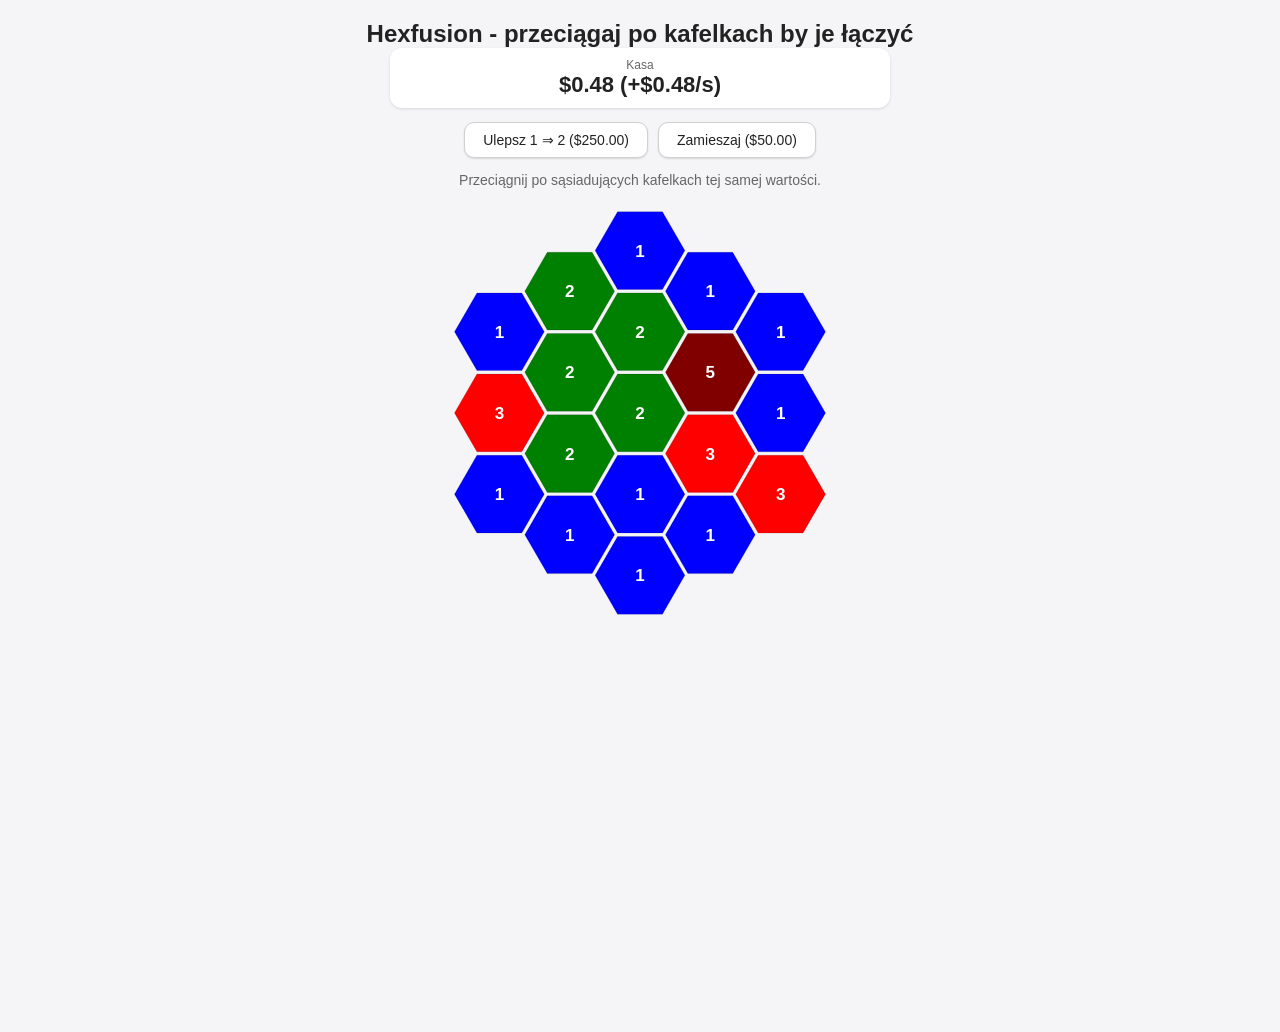
==== endless/index.html @ b5cc9501 "Add files via upload" ====
<!DOCTYPE html>
<html lang="pl">
<head>
  <meta charset="UTF-8">
  <meta name="viewport" content="width=device-width, initial-scale=1.0">
  <title>Hexfusion</title>
  <link rel="stylesheet" href="style.css">
</head>

<body>
  <h2 class="sr-only">Hexfusion - przeciągaj po kafelkach by je łączyć</h2>

  <div id="gw">
    <div id="top">
      <div class="met">
        <div class="ml">Kasa</div>
        <div class="mv" id="score">0</div>
      </div>
    </div>

    <div id="btns">
      <button class="act" id="btn-upgrade-min-value">Ulepsz 1 ⇒ 2 ($250.00)</button>
      <button class="act" id="btn-shuffle">Zamieszaj ($50.00)</button>
    </div>

    <div id="msg">Przeciągnij po sąsiadujących kafelkach tej samej wartości.</div>
  </div>

  <!-- NOWY wrapper na planszę -->
  <div id="board-wrapper">
    <svg id="board"></svg>
  </div>

    <div id="popup" class="hidden">
    <div id="popup-box">
        <div id="popup-title">Koniec gry</div>
        <div id="popup-score"></div>
        <button id="popup-btn">Nowa gra</button>
    </div>
    </div>
  <script src="game.js"></script>
</body>
</html>
---- endless/style.css ----
* {
  box-sizing: border-box;
  margin: 0;
  padding: 0;
  font-family: "Inter", "Segoe UI", sans-serif;
}


html {
  overflow: hidden;
  height: 100%;
}


body {
  overflow: hidden;
  height: 100%;
  background: #f5f5f7;
  color: #222;
  display: flex;
  flex-direction: column;
  align-items: center;
  min-height: 100vh;
  padding: 20px;
}

#popup {
  position: fixed;
  inset: 0;
  background: rgba(0,0,0,0.35);
  display: flex;
  justify-content: center;
  align-items: center;
  z-index: 999;
}

#popup.hidden {
  display: none;
}

#popup-box {
  background: #fff;
  padding: 24px 32px;
  border-radius: 16px;
  box-shadow: 0 4px 20px rgba(0,0,0,0.2);
  text-align: center;
  max-width: 300px;
  width: 90%;
  animation: pop 0.25s ease-out;
}

#popup-title {
  font-size: 22px;
  font-weight: 700;
  margin-bottom: 10px;
}

#popup-score {
  font-size: 18px;
  color: #444;
  margin-bottom: 20px;
}

#popup-btn {
  padding: 10px 20px;
  border-radius: 10px;
  border: 1px solid #d0d0d0;
  background: #ffffff;
  font-size: 15px;
  cursor: pointer;
  transition: 0.15s;
}

#popup-btn:hover {
  background: #f0f0f0;
}

@keyframes pop {
  from { transform: scale(0.8); opacity: 0; }
  to   { transform: scale(1); opacity: 1; }
}



/* GÓRNY PASEK */
#gw {
  width: 100vw;
  display: flex;
  flex-direction: column;
  align-items: center;
  gap: 14px;
}

/* Wrapper na planszę */
#board-wrapper {
  width: 100vw;
  display: flex;
  justify-content: center;
  margin-top: 10px;
}

/* SVG — responsywne, wyśrodkowane */
#board {
  display: block;
  width: min(90vw, 90vh);
  height: min(90vw, 90vh);
  overflow: visible;
  touch-action: none;
}

/* Reszta bez zmian */
#top {
  display: flex;
  gap: 12px;
  width: 100%;
  max-width: 500px;
  justify-content: space-between;
}

.met {
  background: #ffffff;
  border-radius: 12px;
  padding: 10px 16px;
  text-align: center;
  flex: 1;
  box-shadow: 0 1px 3px rgba(0,0,0,0.12);
}

.ml {
  font-size: 12px;
  color: #666;
}

.mv {
  font-size: 22px;
  font-weight: 600;
  color: #222;
}

.mv.adds {
  color: #2E9E6B;
}

#btns {
  display: flex;
  gap: 10px;
}

button.act {
  padding: 9px 18px;
  border-radius: 10px;
  border: 1px solid #d0d0d0;
  background: #ffffff;
  color: #222;
  font-size: 14px;
  cursor: pointer;
  box-shadow: 0 1px 2px rgba(0,0,0,0.12);
  transition: 0.15s;
}

button.act:hover {
  background: #f0f0f0;
}

button.act:active {
  transform: scale(0.97);
}

#msg {
  font-size: 14px;
  color: #666;
  min-height: 20px;
  text-align: center;
}
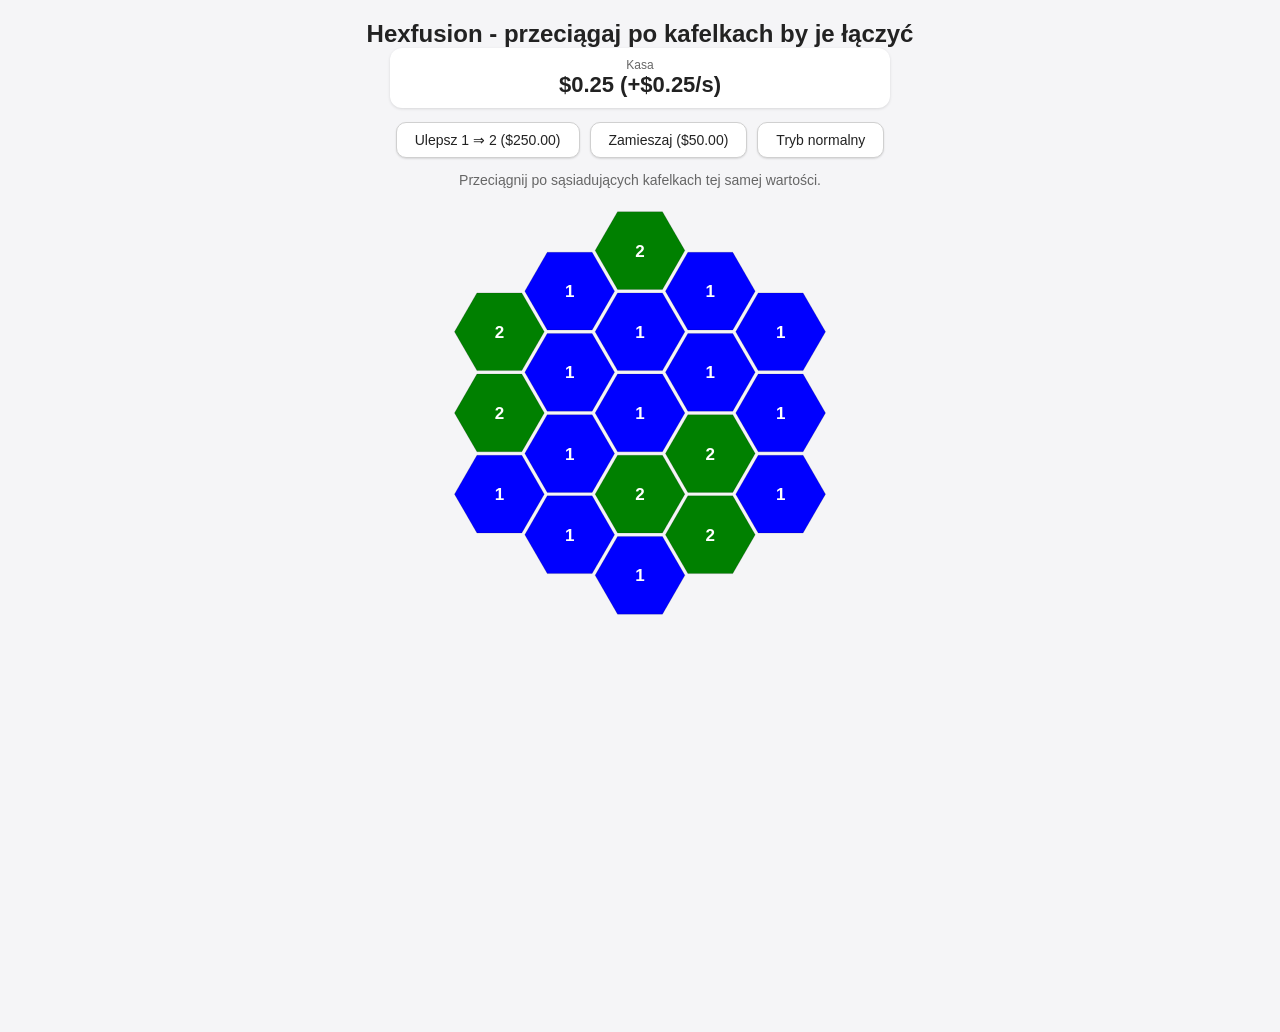
==== commit 508cab30: "Add files via upload" ====
--- a/endless/index.html
+++ b/endless/index.html
@@ -21,6 +21,7 @@
     <div id="btns">
       <button class="act" id="btn-upgrade-min-value">Ulepsz 1 ⇒ 2 ($250.00)</button>
       <button class="act" id="btn-shuffle">Zamieszaj ($50.00)</button>
+      <button class="act" id="btn-run-mode">Tryb normalny</button>
     </div>
 
     <div id="msg">Przeciągnij po sąsiadujących kafelkach tej samej wartości.</div>
